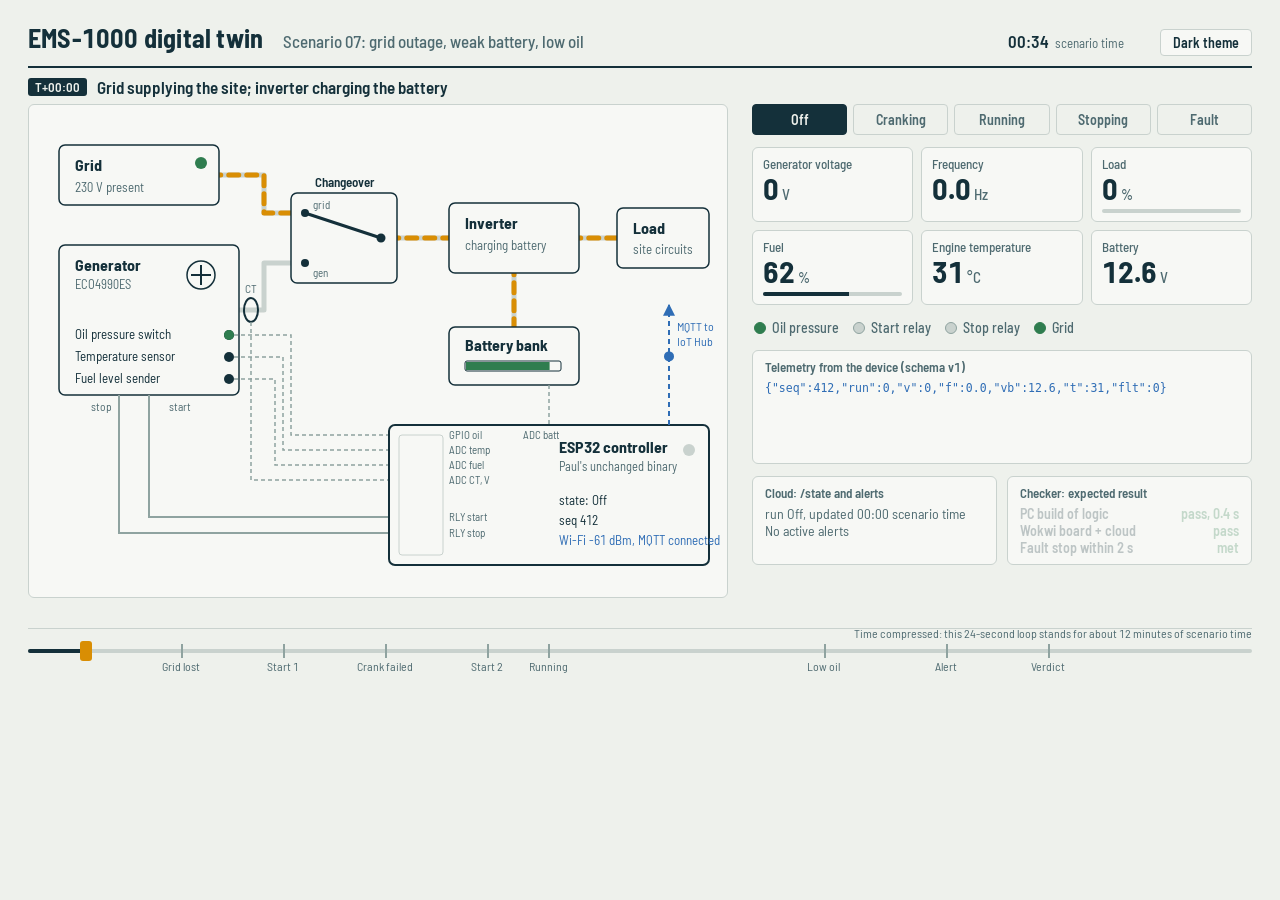
==== docs/digital-twin/snapshot.html @ bc21c9e2 "Docs: rename docs/twin to docs/digital-twin Avoids confusion with the IoT Hub device twin (sim/twin." ====
<!DOCTYPE html>
<html lang="en">
<head>
<meta charset="utf-8">
<meta name="viewport" content="width=device-width, initial-scale=1">
<title>EMS-1000 Digital Twin: Final Product Snapshot</title>
<style>
@font-face{font-family:'Barlow SC';font-weight:400;font-style:normal;src:url([data-uri]) format('woff2');}
@font-face{font-family:'Barlow SC';font-weight:500;font-style:normal;src:url([data-uri]) format('woff2');}
@font-face{font-family:'Barlow SC';font-weight:600;font-style:normal;src:url([data-uri]) format('woff2');}
@font-face{font-family:'Barlow SC';font-weight:700;font-style:normal;src:url([data-uri]) format('woff2');}

:root{
  --paper:#EEF1EC; --panel:#F7F8F5; --ink:#14303A; --ink2:#4E6A70; --rule:#C9D2CE; --wire:#8FA3A0;
  --amber:#D98E04; --fault:#C2362B; --good:#2F7D4F; --cloud:#2F6DB5; --warn:#B8740A;
}
*{box-sizing:border-box;margin:0;padding:0}
html,body{background:var(--paper);color:var(--ink);font-family:'Barlow SC','Inter',system-ui,sans-serif;font-variant-numeric:tabular-nums;overflow:hidden;height:100%}
#fit{width:100vw;height:100vh;display:flex;align-items:flex-start;justify-content:center}
#stage{width:1280px;height:690px;position:relative;transform-origin:top center;padding:22px 28px}
header{display:flex;align-items:baseline;gap:20px;border-bottom:2px solid var(--ink);padding-bottom:10px}
h1{font-size:26px;font-weight:700;letter-spacing:.2px}
.scn{font-size:17px;color:var(--ink2);font-weight:500}
.clock{margin-left:auto;font-size:17px;font-weight:600}
.clock small{font-weight:400;color:var(--ink2);font-size:13px;margin-left:6px}
#event{height:30px;font-size:17px;font-weight:600;padding-top:8px;display:flex;gap:10px;align-items:center}
#event .tag{font-size:13px;font-weight:600;color:var(--paper);background:var(--ink);border-radius:3px;padding:1px 7px}
main{display:grid;grid-template-columns:700px 1fr;gap:24px;margin-top:6px}
.schem{background:var(--panel);border:1px solid var(--rule);border-radius:6px;height:494px}
svg text{font-family:inherit}
.right{display:flex;flex-direction:column;gap:12px}
.states{display:flex;gap:6px}
.st{flex:1;text-align:center;font-size:14px;font-weight:600;padding:6px 0;border:1.5px solid var(--rule);border-radius:4px;color:var(--ink2)}
.st.on{color:var(--paper);border-color:var(--ink);background:var(--ink)}
.st.on.f{background:var(--fault);border-color:var(--fault)}
.st.on.c{background:var(--amber);border-color:var(--amber)}
.tiles{display:grid;grid-template-columns:repeat(3,1fr);gap:8px}
.tile{background:var(--panel);border:1px solid var(--rule);border-radius:6px;padding:8px 10px}
.tile .k{font-size:13px;color:var(--ink2);font-weight:500}
.tile .v{font-size:30px;font-weight:700;line-height:1.1}
.tile .v span{font-size:15px;font-weight:500;color:var(--ink2);margin-left:3px}
.tile .bar{height:4px;background:var(--rule);border-radius:2px;margin-top:4px;overflow:hidden}
.tile .bar i{display:block;height:100%;background:var(--ink)}
.tile.alarm{border-color:var(--fault);box-shadow:inset 0 0 0 1px var(--fault)}
.tile.alarm .v{color:var(--fault)}
.lamps{display:flex;gap:14px;font-size:14px;font-weight:500;color:var(--ink2);padding:2px 2px}
.lamp{display:flex;align-items:center;gap:6px}
.lamp i{width:12px;height:12px;border-radius:50%;background:var(--rule);border:1px solid var(--wire)}
.lamp.ok i{background:var(--good);border-color:var(--good)}
.lamp.bad i{background:var(--fault);border-color:var(--fault)}
.lamp.act i{background:var(--amber);border-color:var(--amber)}
.box{background:var(--panel);border:1px solid var(--rule);border-radius:6px;padding:8px 12px}
.box h3{font-size:13px;font-weight:600;color:var(--ink2);margin-bottom:4px}
#tele{font-family:'DejaVu Sans Mono',ui-monospace,monospace;font-size:11.5px;line-height:1.6;color:var(--ink);height:76px;overflow:hidden}
#tele div.new{color:var(--cloud)}
#tele b{color:var(--fault);font-weight:700}
.cloudrow{display:grid;grid-template-columns:1fr 1fr;gap:10px}
.alert{font-size:14px;font-weight:600;color:var(--fault);display:none}
.alert.show{display:block}
.alert small{display:block;font-weight:400;color:var(--ink2);font-size:12.5px}
.none{font-size:14px;color:var(--ink2)}
.verd{font-size:14px;font-weight:600;display:flex;justify-content:space-between;opacity:.25}
.verd.show{opacity:1}
.verd em{font-style:normal;color:var(--good)}
.verd.wait em{color:var(--ink2)}
footer{position:absolute;left:28px;right:28px;bottom:16px}
.tl{position:relative;height:46px;border-top:1px solid var(--rule)}
.tl .track{position:absolute;left:0;right:0;top:20px;height:4px;background:var(--rule);border-radius:2px}
.tl .done{position:absolute;left:0;top:20px;height:4px;background:var(--ink);border-radius:2px}
.tl .mk{position:absolute;top:15px;width:2px;height:14px;background:var(--wire)}
.tl .mk.past{background:var(--ink)}
.tl .ml{position:absolute;top:30px;font-size:12px;color:var(--ink2);transform:translateX(-50%);white-space:nowrap}
.tl .ml.past{color:var(--ink);font-weight:600}
.tl .head{position:absolute;top:12px;width:12px;height:20px;margin-left:-6px;background:var(--amber);border-radius:3px}
.note{font-size:12px;color:var(--ink2);position:absolute;right:0;top:-2px}
.flow{stroke-dasharray:10 8}
[data-theme="dark"]{--paper:#0F1E24;--panel:#16282F;--ink:#E4ECEA;--ink2:#9DB3B3;--rule:#2C4148;--wire:#5E7A7A;--amber:#F0A52A;--fault:#E0574B;--good:#4FB07A;--cloud:#6FA3E0}
[data-theme="dark"] svg [fill="#F7F8F5"]{fill:var(--panel)}
[data-theme="dark"] svg [fill="#14303A"]{fill:var(--ink)}
[data-theme="dark"] svg [stroke="#14303A"]{stroke:var(--ink)}
[data-theme="dark"] svg [fill="#4E6A70"]{fill:var(--ink2)}
[data-theme="dark"] svg [stroke="#C9D2CE"]{stroke:var(--rule)}
[data-theme="dark"] svg [fill="#C9D2CE"]{fill:var(--rule)}
[data-theme="dark"] svg [stroke="#8FA3A0"]{stroke:var(--wire)}
[data-theme="dark"] svg [fill="#2F7D4F"]{fill:var(--good)}
[data-theme="dark"] svg [fill="#C2362B"]{fill:var(--fault)}
[data-theme="dark"] svg [stroke="#C2362B"]{stroke:var(--fault)}
[data-theme="dark"] svg [fill="#D98E04"]{fill:var(--amber)}
[data-theme="dark"] svg [stroke="#D98E04"]{stroke:var(--amber)}
[data-theme="dark"] svg [fill="#2F6DB5"]{fill:var(--cloud)}
[data-theme="dark"] svg [stroke="#2F6DB5"]{stroke:var(--cloud)}
.theme{font:inherit;font-size:14px;font-weight:600;color:var(--ink);background:var(--panel);border:1.5px solid var(--rule);border-radius:4px;padding:4px 12px;cursor:pointer;margin-left:16px}
.theme:hover{border-color:var(--ink2)}
.theme:focus-visible{outline:2px solid var(--amber);outline-offset:2px}
html,body,.schem,.tile,.box,.st{transition:background-color .25s,color .25s,border-color .25s}

</style>
</head>
<body>
<div id="fit"><div id="stage">
<header>
  <h1>EMS-1000 digital twin</h1>
  <div class="scn">Scenario 07: grid outage, weak battery, low oil</div>
  <div class="clock" id="clock">00:00<small>scenario time</small></div>
  <button class="theme" id="theme" type="button" aria-pressed="false">Dark theme</button>
</header>
<div id="event"><span class="tag" id="etag">T+0</span><span id="etext"></span></div>
<main>
<div class="schem">
<svg id="sch" viewBox="0 0 700 494" width="700" height="494">
  <defs>
    <marker id="ar" viewBox="0 0 10 10" refX="9" refY="5" markerWidth="6" markerHeight="6" orient="auto"><path d="M0 0L10 5L0 10z" fill="#2F6DB5"/></marker>
  </defs>
  <!-- power lines (base) -->
  <g fill="none" stroke="#C9D2CE" stroke-width="5" stroke-linecap="round" stroke-linejoin="round">
    <path id="pGrid" d="M190 70H235V108H262"/>
    <path id="pGen" d="M210 205H235V158H262"/>
    <path id="pCo" d="M368 133H420"/>
    <path id="pLoad" d="M550 133H588"/>
    <path id="pBat" d="M485 168V222"/>
  </g>
  <!-- animated flow overlays -->
  <g fill="none" stroke="#D98E04" stroke-width="5" stroke-linecap="round" stroke-linejoin="round" class="flow" style="stroke:var(--amber)">
    <path id="fGrid" d="M190 70H235V108H262"/>
    <path id="fGen" d="M210 205H235V158H262"/>
    <path id="fCo" d="M368 133H420"/>
    <path id="fLoad" d="M550 133H588"/>
    <path id="fBat" d="M485 168V222"/>
  </g>
  <!-- grid -->
  <g>
    <rect x="30" y="40" width="160" height="60" rx="6" fill="#F7F8F5" stroke="#14303A" stroke-width="1.5"/>
    <text x="46" y="66" font-size="16" font-weight="700" fill="#14303A">Grid</text>
    <text x="46" y="87" font-size="13" fill="#4E6A70" id="gridTxt">230 V present</text>
    <circle id="gridDot" cx="172" cy="58" r="6" fill="#2F7D4F"/>
  </g>
  <!-- generator -->
  <g>
    <rect x="30" y="140" width="180" height="150" rx="6" fill="#F7F8F5" stroke="#14303A" stroke-width="1.5"/>
    <text x="46" y="166" font-size="16" font-weight="700" fill="#14303A">Generator</text>
    <text x="46" y="184" font-size="12.5" fill="#4E6A70">ECO4990ES</text>
    <g id="rotor" transform="translate(172,170)"><circle r="14" fill="none" stroke="#14303A" stroke-width="1.5"/><path d="M0 -10V10M-10 0H10" stroke="#14303A" stroke-width="2"/></g>
    <circle cx="200" cy="230" r="5" fill="#14303A"/><text x="46" y="234" font-size="13" fill="#14303A">Oil pressure switch</text>
    <circle cx="200" cy="252" r="5" fill="#14303A"/><text x="46" y="256" font-size="13" fill="#14303A">Temperature sensor</text>
    <circle cx="200" cy="274" r="5" fill="#14303A"/><text x="46" y="278" font-size="13" fill="#14303A">Fuel level sender</text>
    <circle id="oilDot" cx="200" cy="230" r="5" fill="#2F7D4F"/>
  </g>
  <!-- CT and ZMPT on gen output -->
  <g>
    <ellipse cx="222" cy="205" rx="7" ry="12" fill="none" stroke="#14303A" stroke-width="2"/>
    <text x="222" y="188" font-size="11.5" fill="#4E6A70" text-anchor="middle">CT</text>
  </g>
  <!-- changeover -->
  <g>
    <rect x="262" y="88" width="106" height="90" rx="6" fill="#F7F8F5" stroke="#14303A" stroke-width="1.5"/>
    <text x="315" y="82" font-size="13" font-weight="600" fill="#14303A" text-anchor="middle">Changeover</text>
    <circle cx="276" cy="108" r="4" fill="#14303A"/><circle cx="276" cy="158" r="4" fill="#14303A"/>
    <circle cx="352" cy="133" r="4.5" fill="#14303A"/>
    <line id="blade" x1="352" y1="133" x2="276" y2="108" stroke="#14303A" stroke-width="3" stroke-linecap="round"/>
    <text x="284" y="104" font-size="11" fill="#4E6A70">grid</text>
    <text x="284" y="172" font-size="11" fill="#4E6A70">gen</text>
  </g>
  <!-- inverter -->
  <g>
    <rect x="420" y="98" width="130" height="70" rx="6" fill="#F7F8F5" stroke="#14303A" stroke-width="1.5"/>
    <text x="436" y="124" font-size="16" font-weight="700" fill="#14303A">Inverter</text>
    <text x="436" y="145" font-size="13" fill="#4E6A70" id="invTxt">charging</text>
  </g>
  <!-- battery -->
  <g>
    <rect x="420" y="222" width="130" height="58" rx="6" fill="#F7F8F5" stroke="#14303A" stroke-width="1.5"/>
    <text x="436" y="246" font-size="16" font-weight="700" fill="#14303A">Battery bank</text>
    <rect x="436" y="256" width="96" height="10" rx="2" fill="none" stroke="#14303A" stroke-width="1"/>
    <rect id="batFill" x="437" y="257" width="80" height="8" fill="#2F7D4F"/>
  </g>
  <!-- load -->
  <g>
    <rect x="588" y="103" width="92" height="60" rx="6" fill="#F7F8F5" stroke="#14303A" stroke-width="1.5"/>
    <text x="604" y="129" font-size="16" font-weight="700" fill="#14303A">Load</text>
    <text x="604" y="149" font-size="13" fill="#4E6A70">site circuits</text>
  </g>
  <!-- signal wires to ESP32 -->
  <g fill="none" stroke="#8FA3A0" stroke-width="1.5" stroke-dasharray="4 3">
    <path d="M205 230H262V330H360"/>
    <path d="M205 252H254V345H360"/>
    <path d="M205 274H246V360H360"/>
    <path d="M222 217V375H360"/>
    <path d="M520 280V320"/>
  </g>
  <g fill="none" stroke-width="2">
    <path id="wStart" d="M360 412H120V290" stroke="#8FA3A0"/>
    <path id="wStop" d="M360 428H90V290" stroke="#8FA3A0"/>
  </g>
  <!-- ESP32 board -->
  <g>
    <rect x="360" y="320" width="320" height="140" rx="6" fill="#F7F8F5" stroke="#14303A" stroke-width="2"/>
    <rect x="370" y="330" width="44" height="120" rx="3" fill="none" stroke="#C9D2CE"/>
    <text x="530" y="348" font-size="16" font-weight="700" fill="#14303A">ESP32 controller</text>
    <text x="530" y="366" font-size="12.5" fill="#4E6A70">Paul's unchanged binary</text>
    <text x="374" y="334" font-size="0" fill="none">pins</text>
    <text x="420" y="334" font-size="11" fill="#4E6A70">GPIO oil</text>
    <text x="420" y="349" font-size="11" fill="#4E6A70">ADC temp</text>
    <text x="420" y="364" font-size="11" fill="#4E6A70">ADC fuel</text>
    <text x="420" y="379" font-size="11" fill="#4E6A70">ADC CT, V</text>
    <text x="420" y="416" font-size="11" fill="#4E6A70">RLY start</text>
    <text x="420" y="432" font-size="11" fill="#4E6A70">RLY stop</text>
    <text x="512" y="334" font-size="11" fill="#4E6A70" text-anchor="middle">ADC batt</text>
    <circle id="ledRun" cx="660" cy="345" r="6" fill="#C9D2CE"/>
    <text x="530" y="400" font-size="13" fill="#14303A" id="espState">state: Off</text>
    <text x="530" y="420" font-size="13" fill="#14303A" id="espSeq">seq 412</text>
    <text x="530" y="440" font-size="13" fill="#2F6DB5" id="espWifi">Wi-Fi -61 dBm, MQTT connected</text>
  </g>
  <text x="140" y="306" font-size="11.5" fill="#4E6A70">start</text>
  <text x="62" y="306" font-size="11.5" fill="#4E6A70">stop</text>
  <!-- uplink -->
  <path id="uplink" d="M640 320V200" fill="none" stroke="#2F6DB5" stroke-width="2" stroke-dasharray="5 4" marker-end="url(#ar)"/>
  <text x="648" y="226" font-size="12" fill="#2F6DB5">MQTT to</text>
  <text x="648" y="241" font-size="12" fill="#2F6DB5">IoT Hub</text>
  <circle id="packet" cx="640" cy="320" r="5" fill="#2F6DB5" opacity="0"/>
</svg>
</div>
<div class="right">
  <div class="states">
    <div class="st" data-s="0">Off</div><div class="st" data-s="1">Cranking</div><div class="st" data-s="2">Running</div><div class="st" data-s="3">Stopping</div><div class="st" data-s="4">Fault</div>
  </div>
  <div class="tiles">
    <div class="tile" id="tV"><div class="k">Generator voltage</div><div class="v"><b>0</b><span>V</span></div></div>
    <div class="tile" id="tF"><div class="k">Frequency</div><div class="v"><b>0.0</b><span>Hz</span></div></div>
    <div class="tile" id="tL"><div class="k">Load</div><div class="v"><b>0</b><span>%</span></div><div class="bar"><i></i></div></div>
    <div class="tile" id="tFu"><div class="k">Fuel</div><div class="v"><b>62</b><span>%</span></div><div class="bar"><i></i></div></div>
    <div class="tile" id="tT"><div class="k">Engine temperature</div><div class="v"><b>31</b><span>°C</span></div></div>
    <div class="tile" id="tB"><div class="k">Battery</div><div class="v"><b>12.6</b><span>V</span></div></div>
  </div>
  <div class="lamps">
    <div class="lamp ok" id="lOil"><i></i>Oil pressure</div>
    <div class="lamp" id="lStart"><i></i>Start relay</div>
    <div class="lamp" id="lStop"><i></i>Stop relay</div>
    <div class="lamp ok" id="lGrid"><i></i>Grid</div>
  </div>
  <div class="box"><h3>Telemetry from the device (schema v1)</h3><div id="tele"></div></div>
  <div class="cloudrow">
    <div class="box"><h3>Cloud: /state and alerts</h3>
      <div class="none" id="cState">run Off, updated 00:00 WAT</div>
      <div class="none" id="noAlert">No active alerts</div>
      <div class="alert" id="alert">Low oil pressure<small>sim-wokwi-01, raised in staging, pushed to the panel</small></div>
    </div>
    <div class="box"><h3>Checker: expected result</h3>
      <div class="verd" id="v1"><span>PC build of logic</span><em>pass, 0.4 s</em></div>
      <div class="verd" id="v2"><span>Wokwi board + cloud</span><em>pass</em></div>
      <div class="verd" id="v3"><span>Fault stop within 2 s</span><em>met</em></div>
    </div>
  </div>
</div>
</main>
<footer>
  <div class="tl" id="tl"><div class="track"></div><div class="done" id="done"></div><div class="head" id="head"></div></div>
  <div class="note">Time compressed: this 24-second loop stands for about 12 minutes of scenario time</div>
</footer>
</div></div>
<script>
const LOOP=24;
const EVENTS=[
 [0,'Grid supplying the site; inverter charging the battery'],
 [3,'Grid lost: inverter carries the load from the battery'],
 [5,'Firmware closes the start relay: cranking, attempt 1'],
 [7,'Attempt 1 failed: battery sagged to 9.8 V under crank'],
 [9,'Attempt 2: cranking'],
 [10.2,'Generator running: changeover to generator, battery recharging'],
 [14.4,'Oil pressure switch flickering'],
 [15.6,'Low oil pressure: firmware opens the stop relay'],
 [16.6,'Generator in Fault; flag bit 0 set in telemetry'],
 [18,'Staging raises the alert; panel shows it'],
 [20,'Checker compares both paths with the expected result'],
];
const MARKS=[[3,'Grid lost'],[5,'Start 1'],[7,'Crank failed'],[9,'Start 2'],[10.2,'Running'],[15.6,'Low oil'],[18,'Alert'],[20,'Verdict']];
const tl=document.getElementById('tl');
MARKS.forEach(([t,l])=>{const p=t/LOOP*100;tl.insertAdjacentHTML('beforeend',`<div class="mk" data-t="${t}" style="left:${p}%"></div><div class="ml" data-t="${t}" style="left:${p}%">${l}</div>`)});
const $=id=>document.getElementById(id);
const lerp=(a,b,x)=>a+(b-a)*Math.max(0,Math.min(1,x));
function S(t){
  const grid=t<3;
  let run=0; if(t>=5&&t<7)run=1; else if(t>=9&&t<10.2)run=1; else if(t>=10.2&&t<15.6)run=2; else if(t>=15.6&&t<16.6)run=3; else if(t>=16.6)run=4;
  const n=Math.sin(t*7.3)*0.6+Math.sin(t*3.1)*0.4;
  let v=0,f=0,load=0;
  if(run===2){v=228+n*2.5; f=50+n*0.12; load=46+n*3;}
  if(run===1){const k=t>=9?(t-9)/1.2:0; v=t>=9?lerp(0,180,k):0; f=t>=9?lerp(0,40,k):0;}
  if(run===3){const k=(t-15.6); v=lerp(228,0,k); f=lerp(50,0,k);}
  let batt=12.6; if(!grid)batt=lerp(12.6,12.3,(t-3)/2);
  if(t>=5&&t<7)batt=9.8+Math.sin(t*20)*0.15; if(t>=7&&t<9)batt=lerp(11.4,12.1,(t-7)/2);
  if(t>=9&&t<10.2)batt=10.4+Math.sin(t*20)*0.15; if(t>=10.2&&t<15.6)batt=lerp(12.4,13.6,(t-10.2)/1.5); if(t>=15.6)batt=lerp(13.4,12.4,(t-15.6)/1.5);
  let temp=31; if(t>=10.2)temp=lerp(31,68,(t-10.2)/5.4); if(t>=15.6)temp=lerp(68,64,(t-15.6)/6);
  const fuel=t>=10.2?lerp(62,61,(t-10.2)/5.4):62;
  let oil='ok'; if(t>=14.4&&t<15.6)oil=(Math.floor(t*6)%2)?'bad':'ok'; if(t>=15.6)oil='bad';
  let flt=0; if(t>=7&&t<9)flt|=8; if(t>=15.6)flt|=1;
  const startRly=run===1, stopRly=t>=15.6&&t<17.2;
  return {grid,run,v,f,load,batt,temp,fuel,oil,flt,startRly,stopRly};
}
const NAMES=['Off','Cranking','Running','Stopping','Fault'];
const mmss=s=>{s=Math.round(s);return String(Math.floor(s/60)).padStart(2,'0')+':'+String(s%60).padStart(2,'0')};
function render(t){
  const s=S(t), sc=t*30;
  $('clock').firstChild.nodeValue=mmss(sc);
  let ev=EVENTS[0]; for(const e of EVENTS) if(t>=e[0]) ev=e;
  $('etag').textContent='T+'+mmss(ev[0]*30); $('etext').textContent=ev[1];
  document.querySelectorAll('.st').forEach(el=>{const on=+el.dataset.s===s.run; el.className='st'+(on?' on':'')+(on&&s.run===4?' f':'')+(on&&s.run===1?' c':'')});
  const set=(id,val,dig)=>{$(id).querySelector('b').textContent=val.toFixed(dig)};
  set('tV',s.v,0); set('tF',s.f,1); set('tL',s.load,0); set('tFu',s.fuel,0); set('tT',s.temp,0); set('tB',s.batt,1);
  $('tL').querySelector('i').style.width=s.load+'%'; $('tFu').querySelector('i').style.width=s.fuel+'%';
  $('tB').classList.toggle('alarm',s.batt<10.5);
  $('lOil').className='lamp '+(s.oil==='ok'?'ok':'bad'); $('lStart').className='lamp'+(s.startRly?' act':''); $('lStop').className='lamp'+(s.stopRly?' bad':''); $('lGrid').className='lamp'+(s.grid?' ok':'');
  // schematic
  const off=-(t*40)%18;
  const show=(id,on,rev)=>{const e=$(id); e.style.opacity=on?1:0; e.style.strokeDashoffset=rev?-off:off};
  const gen=s.run===2;
  show('fGrid',s.grid); show('fGen',gen); show('fCo',s.grid||gen); show('fLoad',true); show('fBat',true,!(s.grid||gen));
  const fc=(s.grid||gen)?'var(--amber)':'var(--cloud)'; $('fBat').style.stroke=fc; $('fLoad').style.stroke=fc;
  $('gridDot').setAttribute('fill',s.grid?'#2F7D4F':'#C2362B'); $('gridTxt').textContent=s.grid?'230 V present':'outage';
  const bl=$('blade'); const ty=s.grid?108:(gen?158:133); const tx=s.grid||gen?276:300; bl.setAttribute('x2',tx); bl.setAttribute('y2',ty);
  $('invTxt').textContent=(s.grid||gen)?'charging battery':'on battery';
  const soc=Math.max(0,Math.min(1,(Math.min(s.batt,12.7)-11.8)/0.9)); $('batFill').setAttribute('width',(94*soc).toFixed(1)); $('batFill').setAttribute('fill',s.batt<11?'#C2362B':'#2F7D4F');
  const spin=s.run===2?t*720:(s.run===1?t*300:(s.run===3?(15.6*720+(t-15.6)*200):0));
  $('rotor').setAttribute('transform',`translate(172,170) rotate(${spin%360})`);
  $('oilDot').setAttribute('fill',s.oil==='ok'?'#2F7D4F':'#C2362B');
  $('wStart').setAttribute('stroke',s.startRly?'#D98E04':'#8FA3A0'); $('wStop').setAttribute('stroke',s.stopRly?'#C2362B':'#8FA3A0');
  $('ledRun').setAttribute('fill',s.run===4?'#C2362B':(s.run===0?'#C9D2CE':'#D98E04'));
  $('espState').textContent='state: '+NAMES[s.run]+(s.flt?`, flags ${s.flt}`:'');
  const seq=412+Math.floor(t/2); $('espSeq').textContent='seq '+seq;
  const ph=(t%2)/2; const pk=$('packet'); pk.setAttribute('cy',320-120*ph); pk.setAttribute('opacity',ph<0.9?1:0);
  // telemetry lines every 2 s
  const lines=[]; for(let k=Math.floor(t/2);k>Math.floor(t/2)-4&&k>=0;k--){const tt=k*2+0.01, q=S(tt);
    const fl=q.flt?`<b>${q.flt}</b>`:'0';
    lines.push(`<div class="${k===Math.floor(t/2)?'new':''}">{"seq":${412+k},"run":${q.run},"v":${q.v.toFixed(0)},"f":${q.f.toFixed(1)},"vb":${q.batt.toFixed(1)},"t":${q.temp.toFixed(0)},"flt":${fl}}</div>`)}
  $('tele').innerHTML=lines.join('');
  const sd=S(Math.max(0,Math.floor(t/2)*2-1));
  $('cState').textContent=`run ${NAMES[sd.run]}, updated ${mmss(Math.max(0,(Math.floor(t/2)*2-1))*30)} scenario time`;
  $('alert').classList.toggle('show',t>=18); $('noAlert').style.display=t>=18?'none':'block';
  $('v1').classList.toggle('show',t>=20); $('v2').classList.toggle('show',t>=21.3); $('v3').classList.toggle('show',t>=22.2);
  // timeline
  const p=t/LOOP*100; $('done').style.width=p+'%'; $('head').style.left=p+'%';
  document.querySelectorAll('.mk,.ml').forEach(el=>el.classList.toggle('past',t>=+el.dataset.t));
}
const tb=$('theme');
function applyTheme(th){document.documentElement.dataset.theme=th;tb.textContent=th==='dark'?'Light theme':'Dark theme';tb.setAttribute('aria-pressed',th==='dark');try{localStorage.setItem('ems-twin-theme',th)}catch(e){}}
let th0='light';try{th0=localStorage.getItem('ems-twin-theme')||(matchMedia('(prefers-color-scheme: dark)').matches?'dark':'light')}catch(e){}
const q=location.hash==='#dark'?'dark':(location.hash==='#light'?'light':null); applyTheme(q||th0);
tb.addEventListener('click',()=>applyTheme(document.documentElement.dataset.theme==='dark'?'light':'dark'));
window.__theme=applyTheme;
function fit(){const sc=Math.min(window.innerWidth/1280,window.innerHeight/690);$('stage').style.transform=`scale(${sc})`}
window.addEventListener('resize',fit); fit();
let t0=performance.now();
window.__frozen=false; window.__render=render;
function tick(){ if(!window.__frozen){ render(((performance.now()-t0)/1000)%LOOP); } requestAnimationFrame(tick); }
tick();
</script>
</body>
</html>
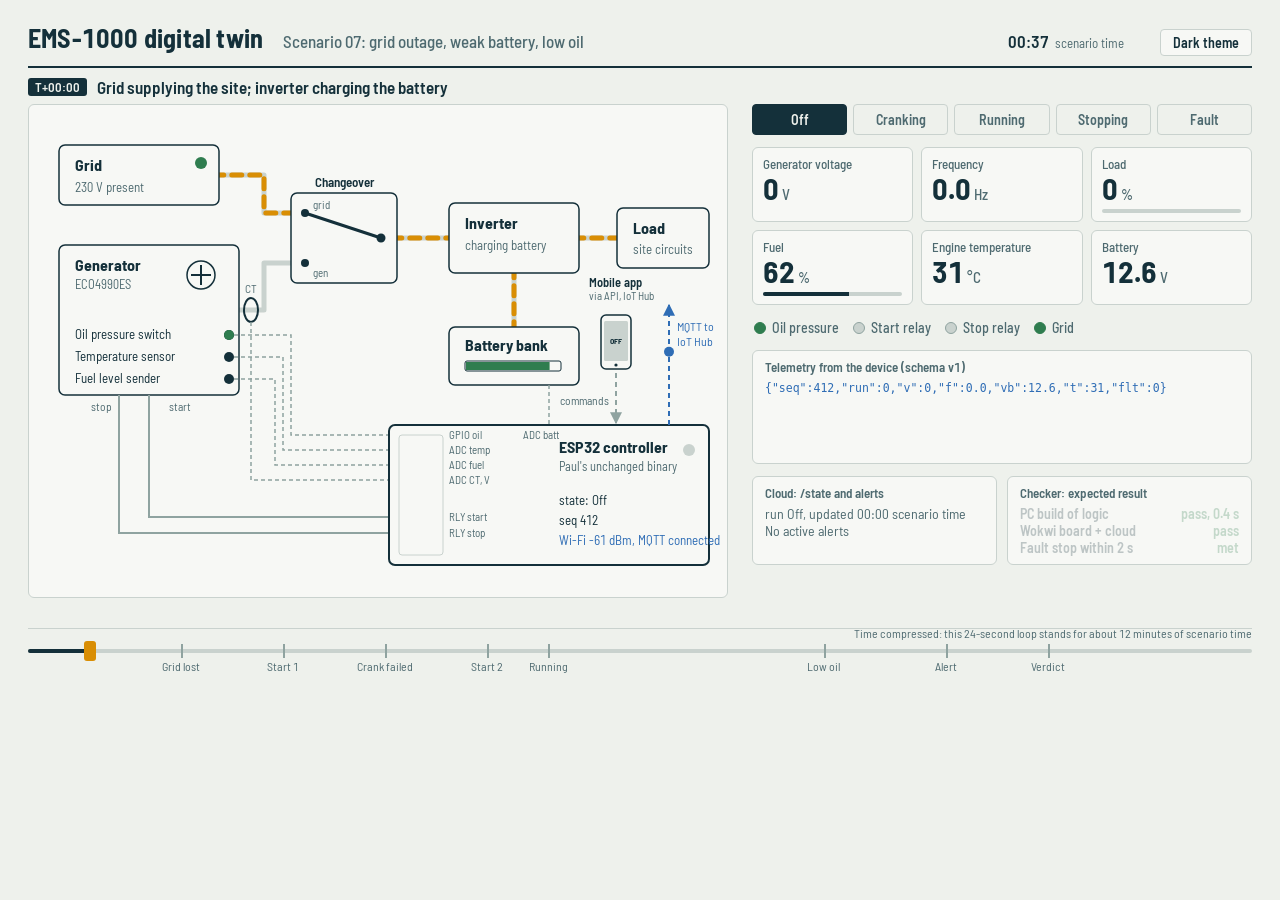
==== commit a5c6208f: "Panel alert labels and system alerts; snapshot links and mobile app Panel: - Missing-telemetry label" ====
--- a/docs/digital-twin/snapshot.html
+++ b/docs/digital-twin/snapshot.html
@@ -110,6 +110,7 @@
 <svg id="sch" viewBox="0 0 700 494" width="700" height="494">
   <defs>
     <marker id="ar" viewBox="0 0 10 10" refX="9" refY="5" markerWidth="6" markerHeight="6" orient="auto"><path d="M0 0L10 5L0 10z" fill="#2F6DB5"/></marker>
+    <marker id="arC" viewBox="0 0 10 10" refX="9" refY="5" markerWidth="6" markerHeight="6" orient="auto"><path d="M0 0L10 5L0 10z" fill="#8FA3A0"/></marker>
   </defs>
   <!-- power lines (base) -->
   <g fill="none" stroke="#C9D2CE" stroke-width="5" stroke-linecap="round" stroke-linejoin="round">
@@ -212,6 +213,18 @@
   </g>
   <text x="140" y="306" font-size="11.5" fill="#4E6A70">start</text>
   <text x="62" y="306" font-size="11.5" fill="#4E6A70">stop</text>
+  <!-- mobile app: commands go app -> API -> IoT Hub -> device (direct methods) -->
+  <g id="phoneG">
+    <text x="560" y="182" font-size="12.5" font-weight="600" fill="#14303A">Mobile app</text>
+    <text x="560" y="195" font-size="11" fill="#4E6A70">via API, IoT Hub</text>
+    <rect x="572" y="210" width="30" height="54" rx="5" fill="#F7F8F5" stroke="#14303A" stroke-width="1.5"/>
+    <rect id="phScreen" x="575" y="216" width="24" height="40" rx="1.5" fill="#C9D2CE"/>
+    <text id="phTxt" x="587" y="239" font-size="8" font-weight="700" fill="#14303A" text-anchor="middle">EMS</text>
+    <circle cx="587" cy="260" r="1.6" fill="#14303A"/>
+  </g>
+  <path id="cmdLine" d="M587 268V318" fill="none" stroke="#8FA3A0" stroke-width="2" stroke-dasharray="5 4" marker-end="url(#arC)"/>
+  <text id="cmdLbl" x="580" y="300" font-size="11.5" fill="#4E6A70" text-anchor="end">commands</text>
+  <circle id="cmdPk" cx="587" cy="268" r="5" fill="#D98E04" opacity="0"/>
   <!-- uplink -->
   <path id="uplink" d="M640 320V200" fill="none" stroke="#2F6DB5" stroke-width="2" stroke-dasharray="5 4" marker-end="url(#ar)"/>
   <text x="648" y="226" font-size="12" fill="#2F6DB5">MQTT to</text>
@@ -262,14 +275,16 @@
 const EVENTS=[
  [0,'Grid supplying the site; inverter charging the battery'],
  [3,'Grid lost: inverter carries the load from the battery'],
+ [4.2,'Start command sent from the mobile app (API, then IoT Hub direct method)'],
  [5,'Firmware closes the start relay: cranking, attempt 1'],
  [7,'Attempt 1 failed: battery sagged to 9.8 V under crank'],
+ [8.2,'Start command sent again from the app'],
  [9,'Attempt 2: cranking'],
  [10.2,'Generator running: changeover to generator, battery recharging'],
  [14.4,'Oil pressure switch flickering'],
  [15.6,'Low oil pressure: firmware opens the stop relay'],
  [16.6,'Generator in Fault; flag bit 0 set in telemetry'],
- [18,'Staging raises the alert; panel shows it'],
+ [18,'Staging raises the alert; panel and mobile app show it'],
  [20,'Checker compares both paths with the expected result'],
 ];
 const MARKS=[[3,'Grid lost'],[5,'Start 1'],[7,'Crank failed'],[9,'Start 2'],[10.2,'Running'],[15.6,'Low oil'],[18,'Alert'],[20,'Verdict']];
@@ -326,6 +341,14 @@
   $('espState').textContent='state: '+NAMES[s.run]+(s.flt?`, flags ${s.flt}`:'');
   const seq=412+Math.floor(t/2); $('espSeq').textContent='seq '+seq;
   const ph=(t%2)/2; const pk=$('packet'); pk.setAttribute('cy',320-120*ph); pk.setAttribute('opacity',ph<0.9?1:0);
+  // mobile app: command packet travels down to the ESP32; screen shows command or alert
+  const cmd=(t>=4.2&&t<5)?(t-4.2)/0.8:((t>=8.2&&t<9)?(t-8.2)/0.8:-1);
+  const cp=$('cmdPk'); if(cmd>=0){cp.setAttribute('cy',268+48*cmd);cp.setAttribute('opacity',1);}else cp.setAttribute('opacity',0);
+  const cl=$('cmdLine'); cl.setAttribute('stroke',cmd>=0?'#D98E04':'#8FA3A0'); cl.style.strokeDashoffset=cmd>=0?(-t*40%18):0;
+  const pt=$('phTxt'), ps=$('phScreen');
+  if(t>=18){pt.textContent='ALERT';ps.setAttribute('fill','#C2362B');pt.setAttribute('fill','#F7F8F5');}
+  else if(cmd>=0){pt.textContent='START';ps.setAttribute('fill','#D98E04');pt.setAttribute('fill','#14303A');}
+  else {pt.textContent=NAMES[s.run].slice(0,4).toUpperCase();ps.setAttribute('fill','#C9D2CE');pt.setAttribute('fill','#14303A');}
   // telemetry lines every 2 s
   const lines=[]; for(let k=Math.floor(t/2);k>Math.floor(t/2)-4&&k>=0;k--){const tt=k*2+0.01, q=S(tt);
     const fl=q.flt?`<b>${q.flt}</b>`:'0';
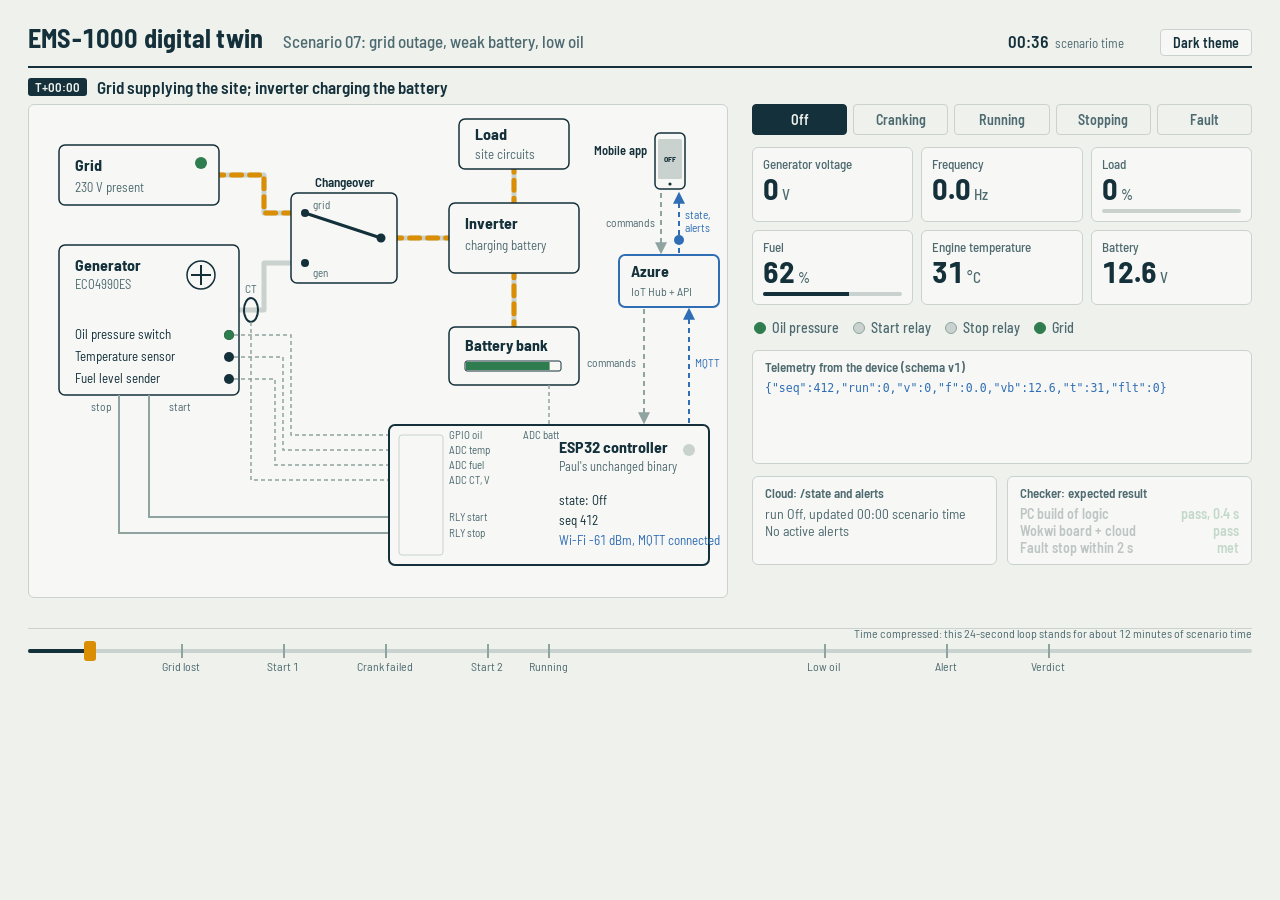
==== commit c879efb1: "Digital twin snapshot: Azure node between the app and the ESP32 Commands now go app -> Azure (IoT Hu" ====
--- a/docs/digital-twin/snapshot.html
+++ b/docs/digital-twin/snapshot.html
@@ -117,7 +117,7 @@
     <path id="pGrid" d="M190 70H235V108H262"/>
     <path id="pGen" d="M210 205H235V158H262"/>
     <path id="pCo" d="M368 133H420"/>
-    <path id="pLoad" d="M550 133H588"/>
+    <path id="pLoad" d="M485 98V64"/>
     <path id="pBat" d="M485 168V222"/>
   </g>
   <!-- animated flow overlays -->
@@ -125,7 +125,7 @@
     <path id="fGrid" d="M190 70H235V108H262"/>
     <path id="fGen" d="M210 205H235V158H262"/>
     <path id="fCo" d="M368 133H420"/>
-    <path id="fLoad" d="M550 133H588"/>
+    <path id="fLoad" d="M485 98V64"/>
     <path id="fBat" d="M485 168V222"/>
   </g>
   <!-- grid -->
@@ -176,9 +176,9 @@
   </g>
   <!-- load -->
   <g>
-    <rect x="588" y="103" width="92" height="60" rx="6" fill="#F7F8F5" stroke="#14303A" stroke-width="1.5"/>
-    <text x="604" y="129" font-size="16" font-weight="700" fill="#14303A">Load</text>
-    <text x="604" y="149" font-size="13" fill="#4E6A70">site circuits</text>
+    <rect x="430" y="14" width="110" height="50" rx="6" fill="#F7F8F5" stroke="#14303A" stroke-width="1.5"/>
+    <text x="446" y="35" font-size="16" font-weight="700" fill="#14303A">Load</text>
+    <text x="446" y="54" font-size="13" fill="#4E6A70">site circuits</text>
   </g>
   <!-- signal wires to ESP32 -->
   <g fill="none" stroke="#8FA3A0" stroke-width="1.5" stroke-dasharray="4 3">
@@ -213,23 +213,33 @@
   </g>
   <text x="140" y="306" font-size="11.5" fill="#4E6A70">start</text>
   <text x="62" y="306" font-size="11.5" fill="#4E6A70">stop</text>
-  <!-- mobile app: commands go app -> API -> IoT Hub -> device (direct methods) -->
-  <g id="phoneG">
-    <text x="560" y="182" font-size="12.5" font-weight="600" fill="#14303A">Mobile app</text>
-    <text x="560" y="195" font-size="11" fill="#4E6A70">via API, IoT Hub</text>
-    <rect x="572" y="210" width="30" height="54" rx="5" fill="#F7F8F5" stroke="#14303A" stroke-width="1.5"/>
-    <rect id="phScreen" x="575" y="216" width="24" height="40" rx="1.5" fill="#C9D2CE"/>
-    <text id="phTxt" x="587" y="239" font-size="8" font-weight="700" fill="#14303A" text-anchor="middle">EMS</text>
-    <circle cx="587" cy="260" r="1.6" fill="#14303A"/>
-  </g>
-  <path id="cmdLine" d="M587 268V318" fill="none" stroke="#8FA3A0" stroke-width="2" stroke-dasharray="5 4" marker-end="url(#arC)"/>
-  <text id="cmdLbl" x="580" y="300" font-size="11.5" fill="#4E6A70" text-anchor="end">commands</text>
-  <circle id="cmdPk" cx="587" cy="268" r="5" fill="#D98E04" opacity="0"/>
-  <!-- uplink -->
-  <path id="uplink" d="M640 320V200" fill="none" stroke="#2F6DB5" stroke-width="2" stroke-dasharray="5 4" marker-end="url(#ar)"/>
-  <text x="648" y="226" font-size="12" fill="#2F6DB5">MQTT to</text>
-  <text x="648" y="241" font-size="12" fill="#2F6DB5">IoT Hub</text>
-  <circle id="packet" cx="640" cy="320" r="5" fill="#2F6DB5" opacity="0"/>
+  <!-- device <-> Azure <-> mobile app. Commands: app -> API -> IoT Hub direct method -> device -->
+  <g fill="none" stroke-width="2" stroke-dasharray="5 4">
+    <path id="lnUp" d="M660 318V204" stroke="#2F6DB5" marker-end="url(#ar)"/>
+    <path id="lnCmd" d="M615 204V318" stroke="#8FA3A0" marker-end="url(#arC)"/>
+    <path id="lnOut" d="M632 88V148" stroke="#8FA3A0" marker-end="url(#arC)"/>
+    <path id="lnIn" d="M650 148V88" stroke="#2F6DB5" marker-end="url(#ar)"/>
+  </g>
+  <g>
+    <rect x="590" y="150" width="100" height="52" rx="6" fill="#F7F8F5" stroke="#2F6DB5" stroke-width="2"/>
+    <text x="602" y="172" font-size="16" font-weight="700" fill="#14303A">Azure</text>
+    <text x="602" y="191" font-size="12" fill="#4E6A70">IoT Hub + API</text>
+  </g>
+  <g>
+    <text x="618" y="50" font-size="12.5" font-weight="600" fill="#14303A" text-anchor="end">Mobile app</text>
+    <rect x="626" y="28" width="30" height="56" rx="5" fill="#F7F8F5" stroke="#14303A" stroke-width="1.5"/>
+    <rect id="phScreen" x="629" y="34" width="24" height="40" rx="1.5" fill="#C9D2CE"/>
+    <text id="phTxt" x="641" y="57" font-size="8" font-weight="700" fill="#14303A" text-anchor="middle">EMS</text>
+    <circle cx="641" cy="79" r="1.6" fill="#14303A"/>
+  </g>
+  <text x="626" y="122" font-size="11.5" fill="#4E6A70" text-anchor="end">commands</text>
+  <text x="656" y="114" font-size="11.5" fill="#2F6DB5">state,</text>
+  <text x="656" y="127" font-size="11.5" fill="#2F6DB5">alerts</text>
+  <text x="607" y="262" font-size="11.5" fill="#4E6A70" text-anchor="end">commands</text>
+  <text x="666" y="262" font-size="11.5" fill="#2F6DB5">MQTT</text>
+  <circle id="pkT" cx="660" cy="318" r="5" fill="#2F6DB5" opacity="0"/>
+  <circle id="pkC" cx="632" cy="88" r="5" fill="#D98E04" opacity="0"/>
+  <circle id="pkA" cx="650" cy="148" r="5" fill="#C2362B" opacity="0"/>
 </svg>
 </div>
 <div class="right">
@@ -340,11 +350,19 @@
   $('ledRun').setAttribute('fill',s.run===4?'#C2362B':(s.run===0?'#C9D2CE':'#D98E04'));
   $('espState').textContent='state: '+NAMES[s.run]+(s.flt?`, flags ${s.flt}`:'');
   const seq=412+Math.floor(t/2); $('espSeq').textContent='seq '+seq;
-  const ph=(t%2)/2; const pk=$('packet'); pk.setAttribute('cy',320-120*ph); pk.setAttribute('opacity',ph<0.9?1:0);
-  // mobile app: command packet travels down to the ESP32; screen shows command or alert
+  // telemetry: device -> Azure (MQTT), then Azure -> app (state), every 2 s
+  const ph=(t%2)/2, pT=$('pkT');
+  if(ph<0.5){pT.setAttribute('cx',660);pT.setAttribute('cy',318-114*(ph/0.5));}else{pT.setAttribute('cx',650);pT.setAttribute('cy',148-60*((ph-0.5)/0.5));}
+  pT.setAttribute('opacity',(ph>0.46&&ph<0.54)||ph>0.95?0:1);
+  // commands: app -> Azure -> device before each start attempt
   const cmd=(t>=4.2&&t<5)?(t-4.2)/0.8:((t>=8.2&&t<9)?(t-8.2)/0.8:-1);
-  const cp=$('cmdPk'); if(cmd>=0){cp.setAttribute('cy',268+48*cmd);cp.setAttribute('opacity',1);}else cp.setAttribute('opacity',0);
-  const cl=$('cmdLine'); cl.setAttribute('stroke',cmd>=0?'#D98E04':'#8FA3A0'); cl.style.strokeDashoffset=cmd>=0?(-t*40%18):0;
+  const pC=$('pkC');
+  if(cmd>=0){pC.setAttribute('opacity',1); if(cmd<0.5){pC.setAttribute('cx',632);pC.setAttribute('cy',88+60*(cmd/0.5));}else{pC.setAttribute('cx',615);pC.setAttribute('cy',204+114*((cmd-0.5)/0.5));}}else pC.setAttribute('opacity',0);
+  $('lnOut').setAttribute('stroke',cmd>=0&&cmd<0.5?'#D98E04':'#8FA3A0'); $('lnCmd').setAttribute('stroke',cmd>=0.5?'#D98E04':'#8FA3A0');
+  // alert: Azure -> app
+  const al=(t>=17.4&&t<18)?(t-17.4)/0.6:-1, pA=$('pkA');
+  if(al>=0){pA.setAttribute('opacity',1);pA.setAttribute('cy',148-60*al);}else pA.setAttribute('opacity',0);
+  $('lnIn').setAttribute('stroke',al>=0?'#C2362B':'#2F6DB5');
   const pt=$('phTxt'), ps=$('phScreen');
   if(t>=18){pt.textContent='ALERT';ps.setAttribute('fill','#C2362B');pt.setAttribute('fill','#F7F8F5');}
   else if(cmd>=0){pt.textContent='START';ps.setAttribute('fill','#D98E04');pt.setAttribute('fill','#14303A');}
